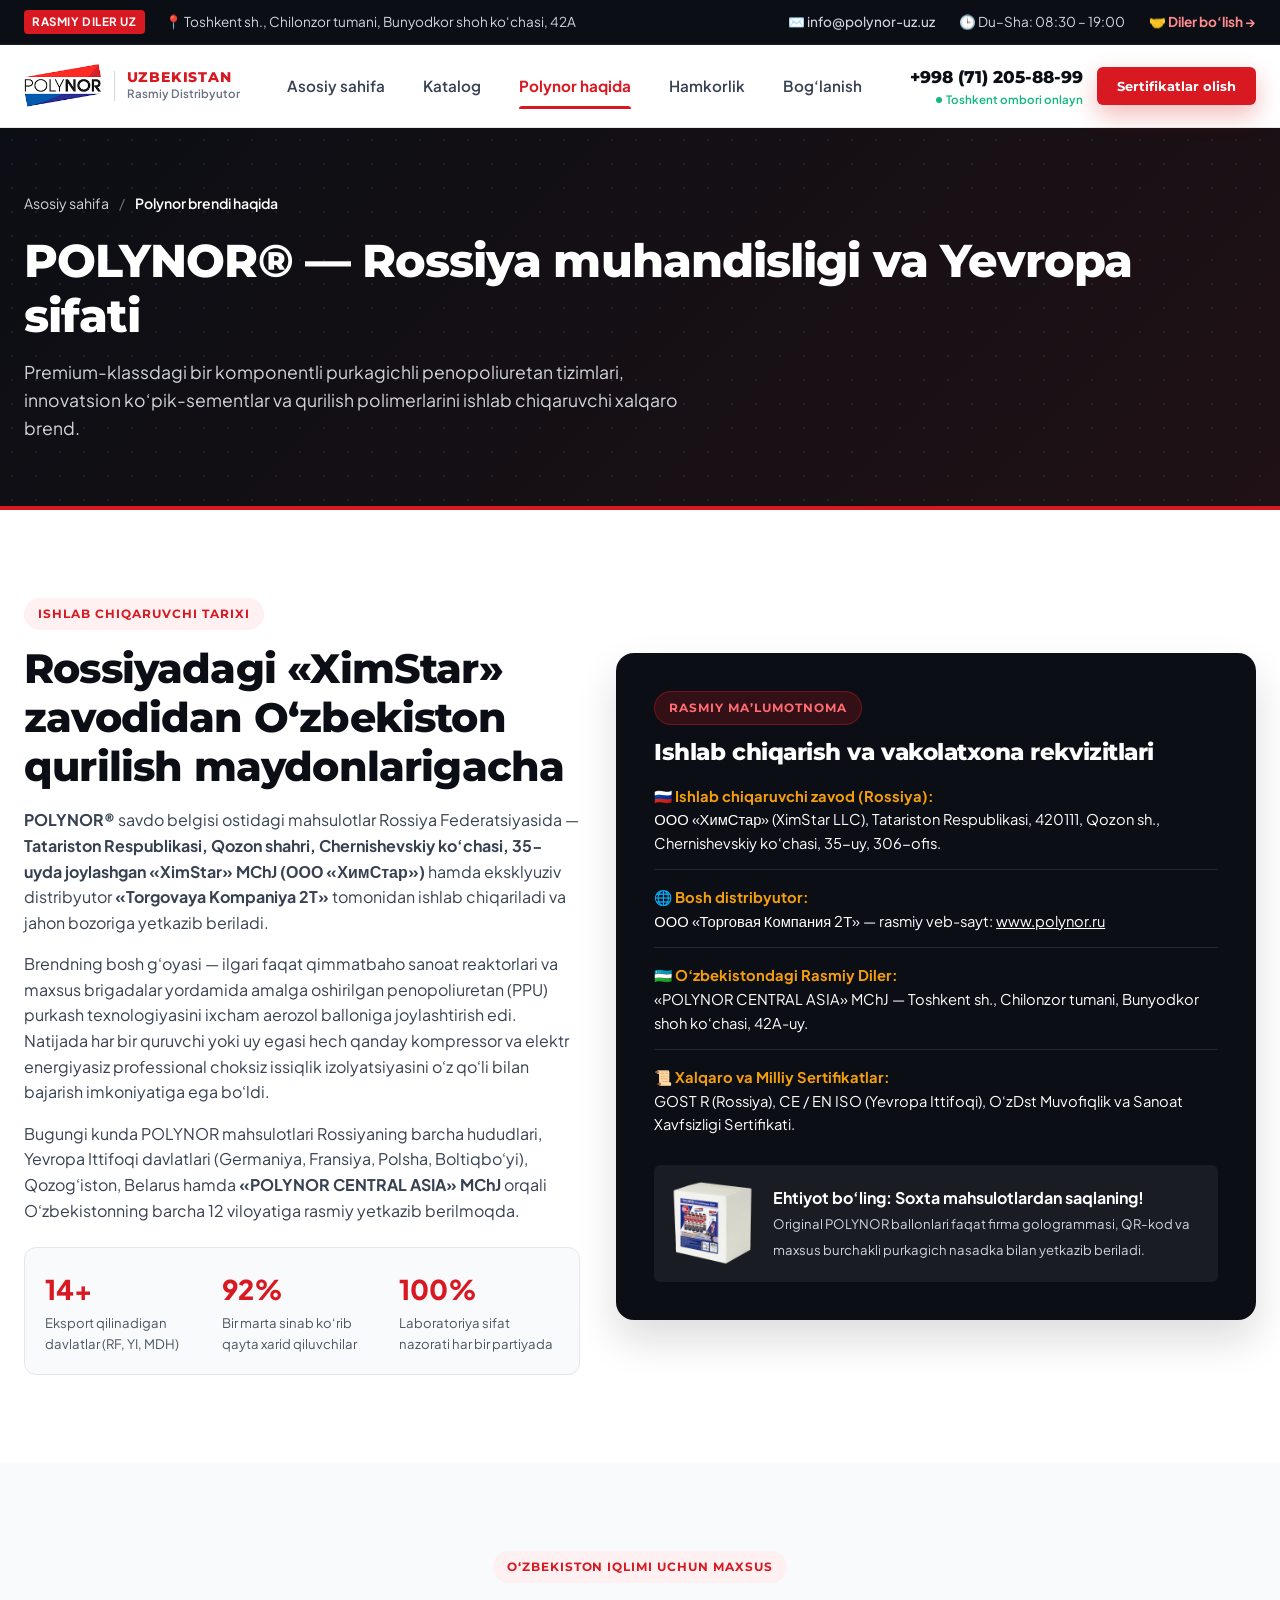
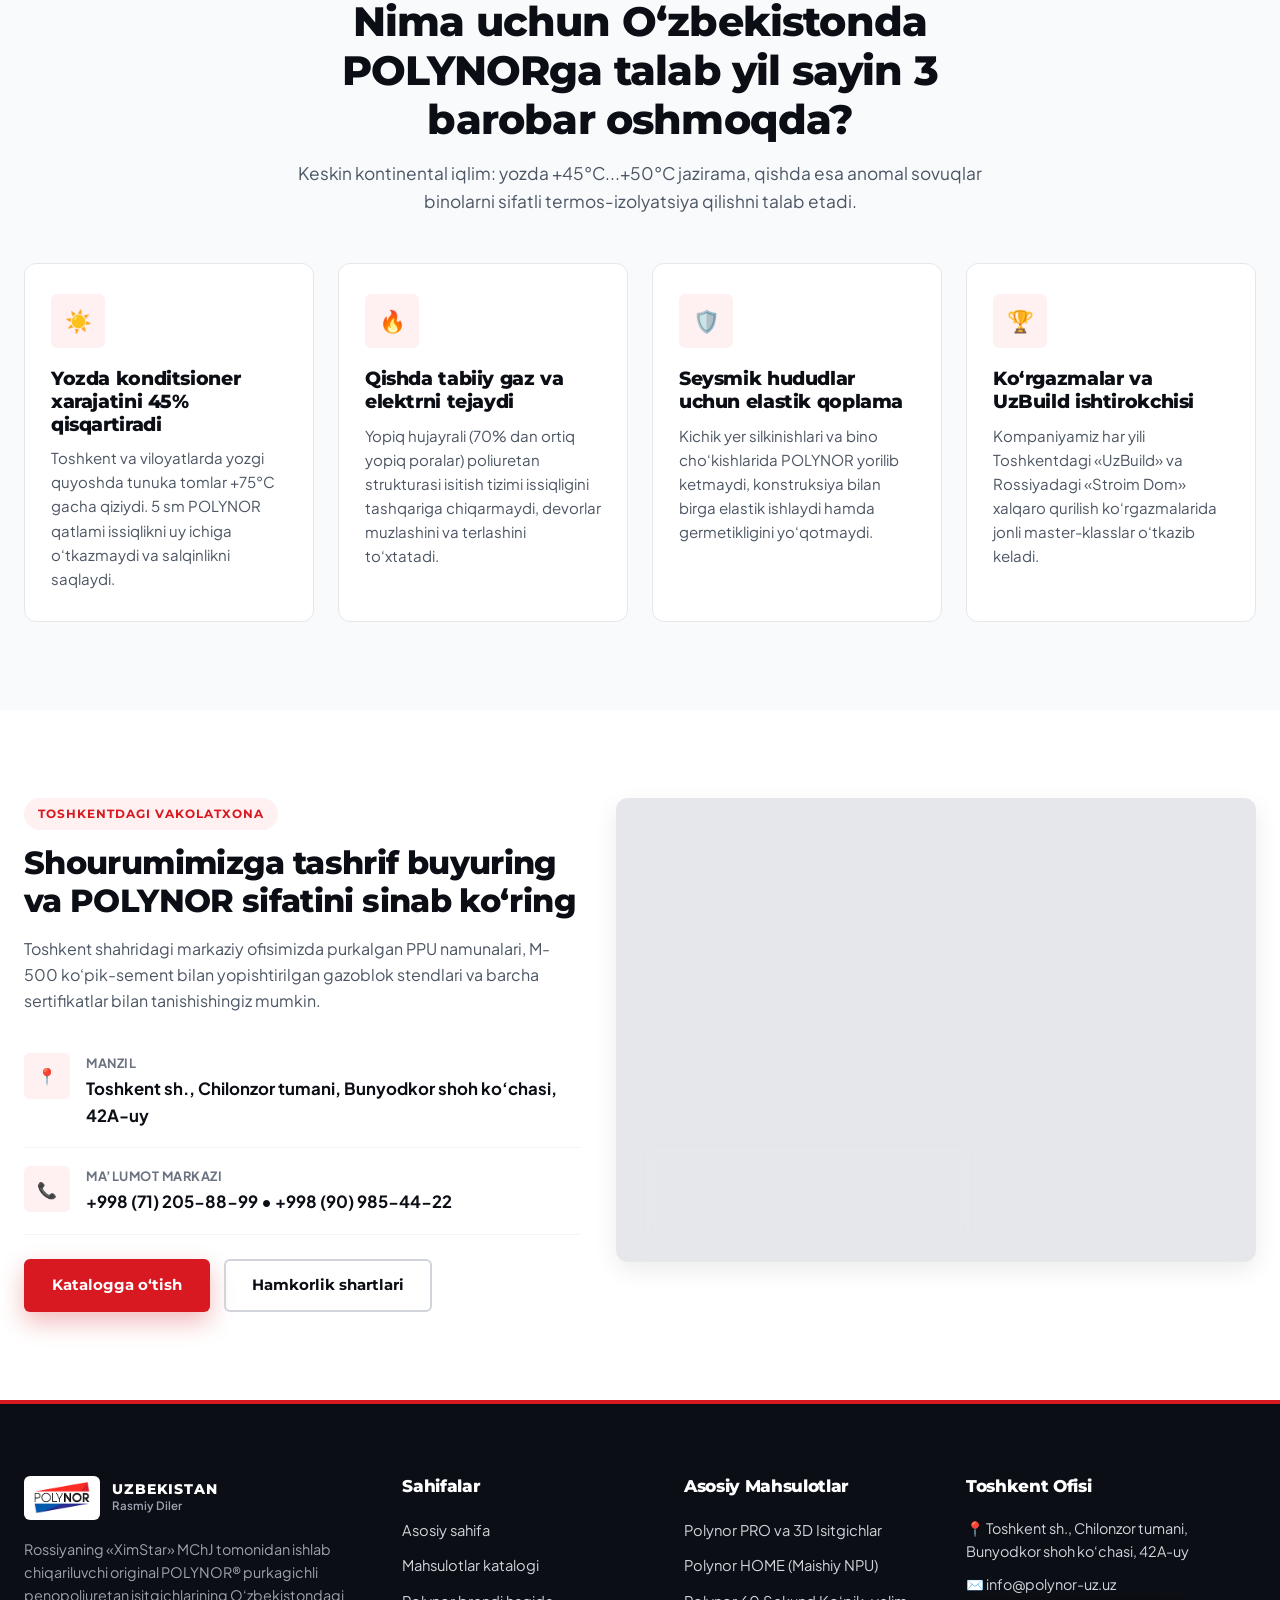
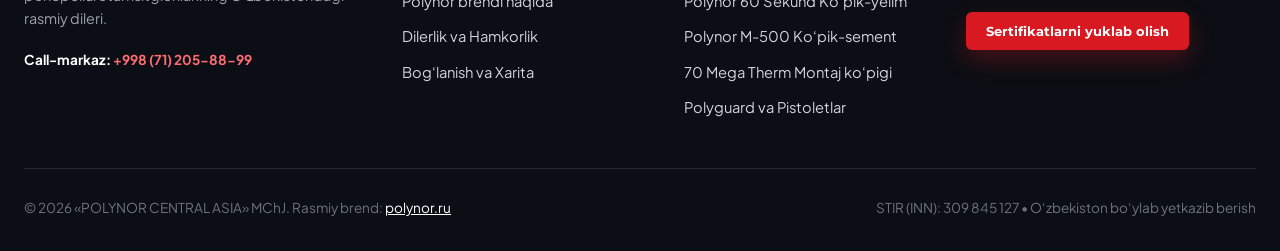
==== about.html @ f9812c46 "Initial commit: Polynor Uzbekistan official dealer website" ====
<!DOCTYPE html>
<html lang="uz">
<head>
  <meta charset="UTF-8">
  <meta name="viewport" content="width=device-width, initial-scale=1.0">
  <meta http-equiv="X-UA-Compatible" content="ie=edge">

  <!-- Primary SEO Meta Tags -->
  <title>Polynor Haqida — Rossiyaning «XimStar» Zavodi va O‘zbekistondagi Rasmiy Vakolatxonasi</title>
  <meta name="description" content="POLYNOR brendi tarixi, Tatariston Respublikasi (Qozon sh.) «XimStar» ishlab chiqarish zavodi, Yevropa Ittifoqi hamda RF sifat sertifikatlari va O‘zbekistondagi rasmiy dileri «POLYNOR CENTRAL ASIA» haqida.">
  <meta name="keywords" content="Polynor haqida, Polynor Rossiya zavodi, XimStar Qozon, Polynor sertifikatlar, Polynor Uzbekistan rasmiy diler, purkagichli penopoliuretan texnologiyasi">
  <meta name="robots" content="index, follow">
  <link rel="canonical" href="https://polynor.uz/about.html">

  <!-- Open Graph -->
  <meta property="og:type" content="article">
  <meta property="og:locale" content="uz_UZ">
  <meta property="og:title" content="POLYNOR® Brendi Haqida — Rossiya Ishlab Chiqarishi va O‘zbekistondagi Rasmiy Dileri">
  <meta property="og:description" content="Yevropa va MDH bozorida yetakchi bo‘lgan bir komponentli purkagichli poliuretan isitgichlar ishlab chiqaruvchisi haqida batafsil.">
  <meta property="og:image" content="assets/img/products/polynor-pro.png">
  <meta property="og:url" content="https://polynor.uz/about.html">

  <!-- Fonts & Styles -->
  <link rel="preconnect" href="https://fonts.googleapis.com">
  <link rel="preconnect" href="https://fonts.gstatic.com" crossorigin>
  <link href="https://fonts.googleapis.com/css2?family=Montserrat:wght@600;700;800;900&family=Plus+Jakarta+Sans:wght@400;500;600;700&display=swap" rel="stylesheet">
  <link rel="stylesheet" href="assets/css/style.css">

  <script type="application/ld+json">
  {
    "@context": "https://schema.org",
    "@type": "AboutPage",
    "name": "POLYNOR brendi va O‘zbekistondagi rasmiy dileri haqida",
    "url": "https://polynor.uz/about.html",
    "mainEntity": {
      "@type": "Organization",
      "name": "POLYNOR (OOO XimStar / Polynor Central Asia)",
      "foundingLocation": "Qozon, Tatariston Respublikasi, Rossiya",
      "areaServed": ["RU", "UZ", "KZ", "BY", "EU"]
    }
  }
  </script>
</head>
<body>

  <!-- Topbar -->
  <div class="topbar">
    <div class="container topbar__inner">
      <div class="topbar__left">
        <span class="topbar__badge">Rasmiy Diler UZ</span>
        <span class="topbar__info">📍 Toshkent sh., Chilonzor tumani, Bunyodkor shoh ko‘chasi, 42A</span>
      </div>
      <div class="topbar__right">
        <a href="mailto:info@polynor-uz.uz" class="topbar__link">✉️ info@polynor-uz.uz</a>
        <span class="topbar__info">🕒 Du–Sha: 08:30 – 19:00</span>
        <a href="partnership.html" class="topbar__link" style="color: #FF8A90; font-weight: 700;">🤝 Diler bo‘lish →</a>
      </div>
    </div>
  </div>

  <!-- Header -->
  <header class="header">
    <div class="container header__inner">
      <a href="index.html" class="logo" aria-label="POLYNOR Uzbekistan Bosh sahifa">
        <img src="assets/img/logo.png" alt="POLYNOR Original Logo" class="logo__img">
        <span class="logo__divider"></span>
        <div class="logo__region">
          <span class="logo__country">Uzbekistan</span>
          <span class="logo__sub">Rasmiy Distribyutor</span>
        </div>
      </a>

      <nav class="nav" id="mainNav" aria-label="Asosiy navigatsiya">
        <a href="index.html" class="nav__link">Asosiy sahifa</a>
        <a href="catalog.html" class="nav__link">Katalog</a>
        <a href="about.html" class="nav__link active">Polynor haqida</a>
        <a href="partnership.html" class="nav__link">Hamkorlik</a>
        <a href="contact.html" class="nav__link">Bog‘lanish</a>
      </nav>

      <div class="header__actions">
        <div class="header__phone">
          <a href="tel:+998712058899" class="header__phone-num">+998 (71) 205-88-99</a>
          <span class="header__phone-label">Toshkent ombori onlayn</span>
        </div>
        <button type="button" class="btn btn--primary btn--sm js-order-btn" data-product="Kompaniya sertifikatlari va taqdimoti so'rovi">
          Sertifikatlar olish
        </button>
        <button type="button" class="burger" id="burgerBtn" aria-label="Menyuni ochish" aria-expanded="false">
          <svg width="24" height="24" viewBox="0 0 24 24" fill="none" stroke="currentColor" stroke-width="2.2">
            <line x1="3" y1="6" x2="21" y2="6"></line>
            <line x1="3" y1="12" x2="21" y2="12"></line>
            <line x1="3" y1="18" x2="21" y2="18"></line>
          </svg>
        </button>
      </div>
    </div>
  </header>

  <main>
    <!-- PAGE HERO -->
    <section class="page-hero">
      <div class="container">
        <nav class="breadcrumbs" aria-label="Breadcrumb">
          <a href="index.html">Asosiy sahifa</a>
          <span class="breadcrumbs__sep">/</span>
          <span class="breadcrumbs__current">Polynor brendi haqida</span>
        </nav>
        <h1 class="page-hero__title">POLYNOR® — Rossiya muhandisligi va Yevropa sifati</h1>
        <p class="page-hero__desc">
          Premium-klassdagi bir komponentli purkagichli penopoliuretan tizimlari, innovatsion ko‘pik-sementlar va qurilish polimerlarini ishlab chiqaruvchi xalqaro brend.
        </p>
      </div>
    </section>

    <!-- BRAND STORY & PRODUCTION -->
    <section class="section section--white">
      <div class="container">
        <div class="contact-grid" style="align-items: center;">
          <div>
            <span class="section-tag">Ishlab chiqaruvchi tarixi</span>
            <h2 class="section-title">Rossiyadagi «XimStar» zavodidan O‘zbekiston qurilish maydonlarigacha</h2>
            <p style="color: var(--gray-700); margin-bottom: 16px;">
              <strong>POLYNOR®</strong> savdo belgisi ostidagi mahsulotlar Rossiya Federatsiyasida — <strong>Tatariston Respublikasi, Qozon shahri, Chernishevskiy ko‘chasi, 35-uyda joylashgan «XimStar» MChJ (ООО «ХимСтар»)</strong> hamda eksklyuziv distribyutor <strong>«Torgovaya Kompaniya 2T»</strong> tomonidan ishlab chiqariladi va jahon bozoriga yetkazib beriladi.
            </p>
            <p style="color: var(--gray-700); margin-bottom: 16px;">
              Brendning bosh g‘oyasi — ilgari faqat qimmatbaho sanoat reaktorlari va maxsus brigadalar yordamida amalga oshirilgan penopoliuretan (PPU) purkash texnologiyasini ixcham aerozol balloniga joylashtirish edi. Natijada har bir quruvchi yoki uy egasi hech qanday kompressor va elektr energiyasiz professional choksiz issiqlik izolyatsiyasini o‘z qo‘li bilan bajarish imkoniyatiga ega bo‘ldi.
            </p>
            <p style="color: var(--gray-700); margin-bottom: 24px;">
              Bugungi kunda POLYNOR mahsulotlari Rossiyaning barcha hududlari, Yevropa Ittifoqi davlatlari (Germaniya, Fransiya, Polsha, Boltiqbo‘yi), Qozog‘iston, Belarus hamda <strong>«POLYNOR CENTRAL ASIA» MChJ</strong> orqali O‘zbekistonning barcha 12 viloyatiga rasmiy yetkazib berilmoqda.
            </p>

            <div style="display: grid; grid-template-columns: repeat(3, 1fr); gap: 16px; padding: 20px; background: var(--gray-50); border-radius: var(--radius-md); border: 1px solid var(--gray-200);">
              <div>
                <div style="font-size: 1.7rem; font-weight: 900; color: var(--brand-red);">14+</div>
                <div style="font-size: 0.82rem; color: var(--gray-600);">Eksport qilinadigan davlatlar (RF, YI, MDH)</div>
              </div>
              <div>
                <div style="font-size: 1.7rem; font-weight: 900; color: var(--brand-red);">92%</div>
                <div style="font-size: 0.82rem; color: var(--gray-600);">Bir marta sinab ko‘rib qayta xarid qiluvchilar</div>
              </div>
              <div>
                <div style="font-size: 1.7rem; font-weight: 900; color: var(--brand-red);">100%</div>
                <div style="font-size: 0.82rem; color: var(--gray-600);">Laboratoriya sifat nazorati har bir partiyada</div>
              </div>
            </div>
          </div>

          <div style="background: var(--dark-900); color: #fff; padding: 38px; border-radius: var(--radius-lg); box-shadow: var(--shadow-lg);">
            <span class="section-tag section-tag--dark">Rasmiy Ma’lumotnoma</span>
            <h3 style="color: #fff; font-size: 1.45rem; margin-bottom: 18px;">Ishlab chiqarish va vakolatxona rekvizitlari</h3>
            <div style="display: flex; flex-direction: column; gap: 16px; font-size: 0.92rem;">
              <div style="padding-bottom: 14px; border-bottom: 1px solid rgba(255,255,255,0.1);">
                <div style="color: var(--brand-amber); font-weight: 700;">🇷🇺 Ishlab chiqaruvchi zavod (Rossiya):</div>
                <div>ООО «ХимСтар» (XimStar LLC), Tatariston Respublikasi, 420111, Qozon sh., Chernishevskiy ko‘chasi, 35-uy, 306-ofis.</div>
              </div>
              <div style="padding-bottom: 14px; border-bottom: 1px solid rgba(255,255,255,0.1);">
                <div style="color: var(--brand-amber); font-weight: 700;">🌐 Bosh distribyutor:</div>
                <div>ООО «Торговая Компания 2Т» — rasmiy veb-sayt: <a href="https://www.polynor.ru/ru" target="_blank" rel="noopener" style="text-decoration: underline;">www.polynor.ru</a></div>
              </div>
              <div style="padding-bottom: 14px; border-bottom: 1px solid rgba(255,255,255,0.1);">
                <div style="color: var(--brand-amber); font-weight: 700;">🇺🇿 O‘zbekistondagi Rasmiy Diler:</div>
                <div>«POLYNOR CENTRAL ASIA» MChJ — Toshkent sh., Chilonzor tumani, Bunyodkor shoh ko‘chasi, 42A-uy.</div>
              </div>
              <div>
                <div style="color: var(--brand-amber); font-weight: 700;">📜 Xalqaro va Milliy Sertifikatlar:</div>
                <div>GOST R (Rossiya), CE / EN ISO (Yevropa Ittifoqi), O‘zDst Muvofiqlik va Sanoat Xavfsizligi Sertifikati.</div>
              </div>
            </div>

            <div style="margin-top: 28px; display: flex; align-items: center; gap: 18px; background: rgba(255,255,255,0.06); padding: 16px; border-radius: var(--radius-sm);">
              <img src="assets/img/products/kit-roof.png" alt="Polynor Komplekt" style="height: 85px; width: auto;">
              <div>
                <strong style="display: block; color: #fff;">Ehtiyot bo‘ling: Soxta mahsulotlardan saqlaning!</strong>
                <span style="font-size: 0.82rem; color: #d1d5db;">Original POLYNOR ballonlari faqat firma gologrammasi, QR-kod va maxsus burchakli purkagich nasadka bilan yetkazib beriladi.</span>
              </div>
            </div>
          </div>
        </div>
      </div>
    </section>

    <!-- WHY UZBEKISTAN BUILDERS CHOOSE POLYNOR -->
    <section class="section">
      <div class="container">
        <div class="section-header section-header--center">
          <span class="section-tag">O‘zbekiston Iqlimi Uchun Maxsus</span>
          <h2 class="section-title">Nima uchun O‘zbekistonda POLYNORga talab yil sayin 3 barobar oshmoqda?</h2>
          <p class="section-desc">Keskin kontinental iqlim: yozda +45°C...+50°C jazirama, qishda esa anomal sovuqlar binolarni sifatli termos-izolyatsiya qilishni talab etadi.</p>
        </div>

        <div class="advantages-grid">
          <div class="adv-card">
            <div class="adv-card__icon">☀️</div>
            <h3 class="adv-card__title">Yozda konditsioner xarajatini 45% qisqartiradi</h3>
            <p class="adv-card__text">Toshkent va viloyatlarda yozgi quyoshda tunuka tomlar +75°C gacha qiziydi. 5 sm POLYNOR qatlami issiqlikni uy ichiga o‘tkazmaydi va salqinlikni saqlaydi.</p>
          </div>
          <div class="adv-card">
            <div class="adv-card__icon">🔥</div>
            <h3 class="adv-card__title">Qishda tabiiy gaz va elektrni tejaydi</h3>
            <p class="adv-card__text">Yopiq hujayrali (70% dan ortiq yopiq poralar) poliuretan strukturasi isitish tizimi issiqligini tashqariga chiqarmaydi, devorlar muzlashini va terlashini to‘xtatadi.</p>
          </div>
          <div class="adv-card">
            <div class="adv-card__icon">🛡️</div>
            <h3 class="adv-card__title">Seysmik hududlar uchun elastik qoplama</h3>
            <p class="adv-card__text">Kichik yer silkinishlari va bino cho‘kishlarida POLYNOR yorilib ketmaydi, konstruksiya bilan birga elastik ishlaydi hamda germetikligini yo‘qotmaydi.</p>
          </div>
          <div class="adv-card">
            <div class="adv-card__icon">🏆</div>
            <h3 class="adv-card__title">Ko‘rgazmalar va UzBuild ishtirokchisi</h3>
            <p class="adv-card__text">Kompaniyamiz har yili Toshkentdagi «UzBuild» va Rossiyadagi «Stroim Dom» xalqaro qurilish ko‘rgazmalarida jonli master-klasslar o‘tkazib keladi.</p>
          </div>
        </div>
      </div>
    </section>

    <!-- TASHKENT OFFICE & WAREHOUSE IFRAME MAP -->
    <section class="section section--white">
      <div class="container">
        <div class="contact-grid">
          <div>
            <span class="section-tag">Toshkentdagi Vakolatxona</span>
            <h2 class="section-title" style="font-size: 2rem;">Shourumimizga tashrif buyuring va POLYNOR sifatini sinab ko‘ring</h2>
            <p style="color: var(--gray-600); margin-bottom: 22px;">
              Toshkent shahridagi markaziy ofisimizda purkalgan PPU namunalari, M-500 ko‘pik-sement bilan yopishtirilgan gazoblok stendlari va barcha sertifikatlar bilan tanishishingiz mumkin.
            </p>
            <div class="contact-item">
              <div class="contact-item__icon">📍</div>
              <div>
                <div class="contact-item__label">Manzil</div>
                <div class="contact-item__val">Toshkent sh., Chilonzor tumani, Bunyodkor shoh ko‘chasi, 42A-uy</div>
              </div>
            </div>
            <div class="contact-item">
              <div class="contact-item__icon">📞</div>
              <div>
                <div class="contact-item__label">Ma’lumot markazi</div>
                <div class="contact-item__val"><a href="tel:+998712058899">+998 (71) 205-88-99</a> &bull; <a href="tel:+998909854422">+998 (90) 985-44-22</a></div>
              </div>
            </div>
            <div style="margin-top: 24px; display: flex; gap: 14px; flex-wrap: wrap;">
              <a href="catalog.html" class="btn btn--primary">Katalogga o‘tish</a>
              <a href="partnership.html" class="btn btn--outline">Hamkorlik shartlari</a>
            </div>
          </div>

          <div class="map-frame-wrap">
            <iframe 
              title="Polynor Uzbekistan Rasmiy Ofisi Toshkent Xaritasi"
              src="https://www.google.com/maps/embed?pb=!1m18!1m12!1m3!1d47966.66316873688!2d69.1856414!3d41.2857977!2m3!1f0!2f0!3f0!3m2!1i1024!2i768!4f13.1!3m3!1m2!1s0x38ae8ba578f4f58d%3A0xd7a2ecf23413b7a0!2sChilanzar%20District%2C%20Tashkent%2C%20Uzbekistan!5e0!3m2!1sen!2suz!4v1710000000000!5m2!1sen!2suz" 
              allowfullscreen="" 
              loading="lazy" 
              referrerpolicy="no-referrer-when-downgrade">
            </iframe>
            <div class="map-overlay-card">
              <h4>POLYNOR Central Asia Bosh Ofisi</h4>
              <p>Toshkent sh., Chilonzor tumani, Bunyodkor shoh ko‘chasi, 42A</p>
            </div>
          </div>
        </div>
      </div>
    </section>
  </main>

  <!-- FOOTER -->
  <footer class="footer">
    <div class="container">
      <div class="footer__grid">
        <div>
          <a href="index.html" class="logo" style="margin-bottom: 18px;">
            <img src="assets/img/logo.png" alt="POLYNOR Logo" class="logo__img" style="background: #fff; padding: 6px 10px; border-radius: 6px;">
            <div class="logo__region">
              <span class="logo__country" style="color: #fff;">Uzbekistan</span>
              <span class="logo__sub" style="color: #9ca3af;">Rasmiy Diler</span>
            </div>
          </a>
          <p style="font-size: 0.9rem; color: #9ca3af; margin-bottom: 18px;">
            Rossiyaning «XimStar» MChJ tomonidan ishlab chiqariluvchi original POLYNOR® purkagichli penopoliuretan isitgichlarining O‘zbekistondagi rasmiy dileri.
          </p>
          <div style="font-size: 0.85rem; color: #fff; font-weight: 700;">
            Call-markaz: <a href="tel:+998712058899" style="color: #FF6B72;">+998 (71) 205-88-99</a>
          </div>
        </div>

        <div>
          <h4 class="footer__title">Sahifalar</h4>
          <ul class="footer__links">
            <li><a href="index.html">Asosiy sahifa</a></li>
            <li><a href="catalog.html">Mahsulotlar katalogi</a></li>
            <li><a href="about.html">Polynor brendi haqida</a></li>
            <li><a href="partnership.html">Dilerlik va Hamkorlik</a></li>
            <li><a href="contact.html">Bog‘lanish va Xarita</a></li>
          </ul>
        </div>

        <div>
          <h4 class="footer__title">Asosiy Mahsulotlar</h4>
          <ul class="footer__links">
            <li><a href="catalog.html?cat=insulation">Polynor PRO va 3D Isitgichlar</a></li>
            <li><a href="catalog.html?cat=insulation">Polynor HOME (Maishiy NPU)</a></li>
            <li><a href="catalog.html?cat=adhesives">Polynor 60 Sekund Ko‘pik-yelim</a></li>
            <li><a href="catalog.html?cat=adhesives">Polynor M-500 Ko‘pik-sement</a></li>
            <li><a href="catalog.html?cat=foams">70 Mega Therm Montaj ko‘pigi</a></li>
            <li><a href="catalog.html?cat=accessories">Polyguard va Pistoletlar</a></li>
          </ul>
        </div>

        <div>
          <h4 class="footer__title">Toshkent Ofisi</h4>
          <p style="font-size: 0.9rem; margin-bottom: 10px;">
            📍 Toshkent sh., Chilonzor tumani, Bunyodkor shoh ko‘chasi, 42A-uy
          </p>
          <p style="font-size: 0.9rem; margin-bottom: 16px;">
            ✉️ <a href="mailto:info@polynor-uz.uz">info@polynor-uz.uz</a>
          </p>
          <button type="button" class="btn btn--primary btn--sm js-order-btn" data-product="Sertifikatlar va ulgurji prays-list">
            Sertifikatlarni yuklab olish
          </button>
        </div>
      </div>

      <div class="footer__bottom">
        <div>&copy; 2026 «POLYNOR CENTRAL ASIA» MChJ. Rasmiy brend: <a href="https://www.polynor.ru/ru" target="_blank" rel="noopener" style="color: #fff; text-decoration: underline;">polynor.ru</a></div>
        <div>STIR (INN): 309 845 127 • O‘zbekiston bo‘ylab yetkazib berish</div>
      </div>
    </div>
  </footer>

  <!-- ORDER MODAL -->
  <div class="modal-backdrop" id="orderModal" role="dialog" aria-modal="true" aria-labelledby="modalHeading">
    <div class="modal">
      <button type="button" class="modal__close" id="modalCloseBtn" aria-label="Yopish">&times;</button>
      <span class="section-tag">Sertifikat va Ma’lumot</span>
      <h3 id="modalHeading" style="font-size: 1.4rem; margin-bottom: 6px;">Rasmiy vakolatxona bilan bog‘lanish</h3>
      <p id="modalProductTitle" style="font-size: 0.9rem; color: var(--brand-red); font-weight: 700; margin-bottom: 18px;">
        Kompaniya sertifikatlari va taqdimoti
      </p>

      <form class="js-lead-form">
        <input type="hidden" name="product" id="modalProductInput" value="">
        <div class="form-group">
          <label class="form-label" for="modalName">Ismingiz yoki tashkilot nomi *</label>
          <input type="text" id="modalName" class="form-control" placeholder="Masalan: Jamshid / Baraka Stroy" required>
        </div>
        <div class="form-group">
          <label class="form-label" for="modalPhone">Telefon raqamingiz *</label>
          <input type="tel" id="modalPhone" class="form-control" placeholder="+998 (90) 123-45-67" required>
        </div>
        <div class="form-group">
          <label class="form-label" for="modalRegion">Telegram yoki Email manzilingiz</label>
          <input type="text" id="modalRegion" class="form-control" placeholder="PDF sertifikatlarni yuborish uchun">
        </div>
        <button type="submit" class="btn btn--primary btn--full">Yuborish</button>
      </form>
    </div>
  </div>

  <script src="assets/js/main.js"></script>
</body>
</html>
---- assets/css/style.css ----
/* ==========================================================================
   POLYNOR UZBEKISTAN — OFFICIAL DEALER STYLESHEET
   Brand-aligned Industrial Modern Design (Polynor Red #D81921, Charcoal #111418)
   ========================================================================== */

:root {
  --brand-red: #D81921;
  --brand-red-dark: #B01017;
  --brand-red-light: #FFF0F1;
  --brand-amber: #F59E0B;
  --brand-cream: #FEF3C7;
  
  --dark-900: #0B0E14;
  --dark-800: #141821;
  --dark-700: #1E2430;
  --dark-600: #2D3545;
  
  --gray-900: #111827;
  --gray-700: #374151;
  --gray-600: #4B5563;
  --gray-500: #6B7280;
  --gray-300: #D1D5DB;
  --gray-200: #E5E7EB;
  --gray-100: #F3F4F6;
  --gray-50: #F8FAFC;
  --white: #FFFFFF;

  --radius-sm: 6px;
  --radius-md: 12px;
  --radius-lg: 18px;
  --radius-xl: 24px;

  --shadow-sm: 0 2px 8px rgba(11, 14, 20, 0.05);
  --shadow-md: 0 8px 24px rgba(11, 14, 20, 0.08);
  --shadow-lg: 0 20px 40px rgba(11, 14, 20, 0.14);
  --shadow-red: 0 10px 25px rgba(216, 25, 33, 0.3);

  --transition: all 0.28s cubic-bezier(0.16, 1, 0.3, 1);
  --container: 1280px;
}

*, *::before, *::after {
  box-sizing: border-box;
  margin: 0;
  padding: 0;
}

html {
  scroll-behavior: smooth;
  font-size: 16px;
}

body {
  font-family: 'Plus Jakarta Sans', 'Inter', -apple-system, BlinkMacSystemFont, sans-serif;
  color: var(--gray-900);
  background-color: var(--gray-50);
  line-height: 1.6;
  overflow-x: hidden;
  -webkit-font-smoothing: antialiased;
}

h1, h2, h3, h4, h5, h6 {
  font-family: 'Montserrat', 'Plus Jakarta Sans', sans-serif;
  font-weight: 800;
  line-height: 1.2;
  letter-spacing: -0.02em;
  color: var(--dark-900);
}

a {
  color: inherit;
  text-decoration: none;
  transition: var(--transition);
}

ul {
  list-style: none;
}

img {
  max-width: 100%;
  height: auto;
  display: block;
}

button, input, select, textarea {
  font-family: inherit;
  font-size: inherit;
}

.container {
  max-width: var(--container);
  margin: 0 auto;
  padding: 0 24px;
}

/* ==========================================================================
   TOP BAR & HEADER
   ========================================================================== */
.topbar {
  background: var(--dark-900);
  color: var(--gray-300);
  font-size: 0.85rem;
  padding: 10px 0;
  border-bottom: 1px solid rgba(255, 255, 255, 0.08);
}

.topbar__inner {
  display: flex;
  justify-content: space-between;
  align-items: center;
  flex-wrap: wrap;
  gap: 12px;
}

.topbar__left {
  display: flex;
  align-items: center;
  gap: 20px;
}

.topbar__badge {
  background: var(--brand-red);
  color: var(--white);
  font-weight: 700;
  font-size: 0.72rem;
  text-transform: uppercase;
  padding: 3px 8px;
  border-radius: 4px;
  letter-spacing: 0.05em;
}

.topbar__info {
  display: flex;
  align-items: center;
  gap: 6px;
}

.topbar__right {
  display: flex;
  align-items: center;
  gap: 24px;
}

.topbar__link {
  display: inline-flex;
  align-items: center;
  gap: 6px;
  color: var(--gray-300);
  font-weight: 500;
}

.topbar__link:hover {
  color: var(--white);
}

.header {
  position: sticky;
  top: 0;
  z-index: 1000;
  background: rgba(255, 255, 255, 0.95);
  backdrop-filter: blur(12px);
  border-bottom: 1px solid var(--gray-200);
  transition: var(--transition);
}

.header.scrolled {
  box-shadow: var(--shadow-md);
}

.header__inner {
  display: flex;
  align-items: center;
  justify-content: space-between;
  height: 82px;
  gap: 24px;
}

.logo {
  display: flex;
  align-items: center;
  gap: 12px;
}

.logo__img {
  height: 44px;
  width: auto;
  object-fit: contain;
}

.logo__divider {
  width: 1px;
  height: 30px;
  background: var(--gray-300);
}

.logo__region {
  display: flex;
  flex-direction: column;
}

.logo__country {
  font-family: 'Montserrat', sans-serif;
  font-weight: 800;
  font-size: 0.85rem;
  color: var(--brand-red);
  letter-spacing: 0.06em;
  text-transform: uppercase;
  line-height: 1.1;
}

.logo__sub {
  font-size: 0.72rem;
  color: var(--gray-500);
  font-weight: 600;
}

.nav {
  display: flex;
  align-items: center;
  gap: 6px;
}

.nav__link {
  padding: 10px 16px;
  font-weight: 600;
  font-size: 0.95rem;
  color: var(--gray-700);
  border-radius: var(--radius-sm);
  position: relative;
}

.nav__link:hover {
  color: var(--brand-red);
  background: var(--brand-red-light);
}

.nav__link.active {
  color: var(--brand-red);
  font-weight: 700;
}

.nav__link.active::after {
  content: '';
  position: absolute;
  bottom: 0;
  left: 16px;
  right: 16px;
  height: 3px;
  background: var(--brand-red);
  border-radius: 3px 3px 0 0;
}

.header__actions {
  display: flex;
  align-items: center;
  gap: 14px;
}

.header__phone {
  display: flex;
  flex-direction: column;
  text-align: right;
}

.header__phone-num {
  font-family: 'Montserrat', sans-serif;
  font-weight: 800;
  font-size: 1.05rem;
  color: var(--dark-900);
}

.header__phone-num:hover {
  color: var(--brand-red);
}

.header__phone-label {
  font-size: 0.72rem;
  color: #10B981;
  font-weight: 600;
  display: flex;
  align-items: center;
  justify-content: flex-end;
  gap: 4px;
}

.header__phone-label::before {
  content: '';
  width: 6px;
  height: 6px;
  background: #10B981;
  border-radius: 50%;
  display: inline-block;
}

.burger {
  display: none;
  background: none;
  border: 1px solid var(--gray-200);
  border-radius: var(--radius-sm);
  padding: 10px;
  cursor: pointer;
  color: var(--dark-900);
}

/* ==========================================================================
   BUTTONS & BADGES
   ========================================================================== */
.btn {
  display: inline-flex;
  align-items: center;
  justify-content: center;
  gap: 10px;
  padding: 13px 26px;
  font-family: 'Montserrat', sans-serif;
  font-weight: 700;
  font-size: 0.92rem;
  border-radius: var(--radius-sm);
  border: 2px solid transparent;
  cursor: pointer;
  transition: var(--transition);
  text-align: center;
  white-space: nowrap;
}

.btn--primary {
  background: var(--brand-red);
  color: var(--white);
  box-shadow: var(--shadow-red);
}

.btn--primary:hover {
  background: var(--brand-red-dark);
  transform: translateY(-2px);
  box-shadow: 0 14px 28px rgba(216, 25, 33, 0.4);
}

.btn--dark {
  background: var(--dark-900);
  color: var(--white);
}

.btn--dark:hover {
  background: var(--dark-700);
  transform: translateY(-2px);
}

.btn--outline {
  background: transparent;
  border-color: var(--gray-300);
  color: var(--dark-900);
}

.btn--outline:hover {
  border-color: var(--brand-red);
  color: var(--brand-red);
  background: var(--brand-red-light);
}

.btn--outline-white {
  background: rgba(255, 255, 255, 0.08);
  border-color: rgba(255, 255, 255, 0.3);
  color: var(--white);
  backdrop-filter: blur(6px);
}

.btn--outline-white:hover {
  background: var(--white);
  color: var(--dark-900);
  border-color: var(--white);
}

.btn--sm {
  padding: 9px 18px;
  font-size: 0.84rem;
}

.btn--lg {
  padding: 16px 34px;
  font-size: 1rem;
}

.btn--full {
  width: 100%;
}

.section-tag {
  display: inline-flex;
  align-items: center;
  gap: 8px;
  padding: 6px 14px;
  background: var(--brand-red-light);
  color: var(--brand-red);
  font-family: 'Montserrat', sans-serif;
  font-weight: 700;
  font-size: 0.78rem;
  text-transform: uppercase;
  letter-spacing: 0.08em;
  border-radius: 99px;
  margin-bottom: 14px;
}

.section-tag--dark {
  background: rgba(216, 25, 33, 0.2);
  color: #FF6B72;
  border: 1px solid rgba(216, 25, 33, 0.4);
}

.section-header {
  max-width: 720px;
  margin-bottom: 48px;
}

.section-header--center {
  margin-left: auto;
  margin-right: auto;
  text-align: center;
}

.section-title {
  font-size: clamp(1.85rem, 3.2vw, 2.65rem);
  margin-bottom: 16px;
}

.section-desc {
  font-size: 1.08rem;
  color: var(--gray-600);
}

/* ==========================================================================
   HERO SECTION (INDUSTRIAL POLYNOR STYLE WITH MODERN UPGRADE)
   ========================================================================== */
.hero {
  position: relative;
  background: radial-gradient(circle at 80% 20%, #2B1216 0%, var(--dark-900) 55%, #07090D 100%);
  color: var(--white);
  padding: 84px 0 96px;
  overflow: hidden;
}

.hero::before {
  content: '';
  position: absolute;
  inset: 0;
  background-image: 
    linear-gradient(rgba(255, 255, 255, 0.03) 1px, transparent 1px),
    linear-gradient(90deg, rgba(255, 255, 255, 0.03) 1px, transparent 1px);
  background-size: 48px 48px;
  pointer-events: none;
}

.hero__glow {
  position: absolute;
  width: 560px;
  height: 560px;
  background: radial-gradient(circle, rgba(216, 25, 33, 0.28) 0%, transparent 70%);
  top: -120px;
  right: -100px;
  pointer-events: none;
}

.hero__grid {
  position: relative;
  z-index: 2;
  display: grid;
  grid-template-columns: 1.15fr 0.85fr;
  gap: 56px;
  align-items: center;
}

.hero__title {
  color: var(--white);
  font-size: clamp(2.25rem, 4.2vw, 3.6rem);
  line-height: 1.12;
  margin-bottom: 22px;
}

.hero__title span {
  color: var(--brand-red);
  display: inline-block;
}

.hero__subtitle {
  font-size: 1.14rem;
  color: var(--gray-300);
  margin-bottom: 34px;
  max-width: 600px;
}

.hero__actions {
  display: flex;
  flex-wrap: wrap;
  gap: 16px;
  margin-bottom: 44px;
}

.hero__metrics {
  display: grid;
  grid-template-columns: repeat(3, 1fr);
  gap: 20px;
  padding-top: 28px;
  border-top: 1px solid rgba(255, 255, 255, 0.12);
}

.hero__metric-val {
  font-family: 'Montserrat', sans-serif;
  font-size: 1.75rem;
  font-weight: 800;
  color: var(--white);
  display: flex;
  align-items: baseline;
  gap: 4px;
}

.hero__metric-val small {
  color: var(--brand-red);
  font-size: 1rem;
}

.hero__metric-label {
  font-size: 0.84rem;
  color: var(--gray-300);
  margin-top: 4px;
}

.hero__showcase {
  position: relative;
  background: linear-gradient(145deg, rgba(255,255,255,0.08) 0%, rgba(255,255,255,0.02) 100%);
  border: 1px solid rgba(255, 255, 255, 0.14);
  border-radius: var(--radius-xl);
  padding: 36px;
  backdrop-filter: blur(16px);
  box-shadow: 0 30px 60px rgba(0, 0, 0, 0.45);
}

.hero__showcase-badge {
  position: absolute;
  top: 24px;
  right: 24px;
  background: var(--brand-red);
  color: var(--white);
  padding: 10px 16px;
  border-radius: var(--radius-md);
  font-weight: 800;
  font-size: 0.82rem;
  text-transform: uppercase;
  box-shadow: var(--shadow-red);
  z-index: 3;
}

.hero__product-stage {
  display: flex;
  justify-content: center;
  align-items: center;
  min-height: 340px;
  position: relative;
}

.hero__product-img {
  max-height: 350px;
  width: auto;
  filter: drop-shadow(0 24px 32px rgba(0, 0, 0, 0.65));
  transition: transform 0.5s ease;
}

.hero__showcase:hover .hero__product-img {
  transform: scale(1.05) rotate(-2deg);
}

.hero__specs-bar {
  display: grid;
  grid-template-columns: repeat(3, 1fr);
  gap: 12px;
  margin-top: 24px;
  background: rgba(11, 14, 20, 0.75);
  padding: 16px;
  border-radius: var(--radius-md);
  border: 1px solid rgba(255, 255, 255, 0.08);
}

.hero__spec-item {
  text-align: center;
}

.hero__spec-item strong {
  display: block;
  font-size: 0.95rem;
  color: var(--brand-amber);
}

.hero__spec-item span {
  font-size: 0.75rem;
  color: var(--gray-300);
}

/* ==========================================================================
   PAGE HERO (BREADCRUMB HEADER FOR SUBPAGES)
   ========================================================================== */
.page-hero {
  background: linear-gradient(135deg, var(--dark-900) 0%, #1F1115 100%);
  color: var(--white);
  padding: 64px 0;
  position: relative;
  overflow: hidden;
  border-bottom: 4px solid var(--brand-red);
}

.page-hero::before {
  content: '';
  position: absolute;
  inset: 0;
  background-image: radial-gradient(rgba(255, 255, 255, 0.07) 1px, transparent 1px);
  background-size: 24px 24px;
  pointer-events: none;
}

.breadcrumbs {
  display: flex;
  align-items: center;
  gap: 10px;
  font-size: 0.88rem;
  color: var(--gray-300);
  margin-bottom: 18px;
  position: relative;
  z-index: 2;
}

.breadcrumbs a:hover {
  color: var(--brand-red);
}

.breadcrumbs__sep {
  color: var(--gray-500);
}

.breadcrumbs__current {
  color: var(--white);
  font-weight: 600;
}

.page-hero__title {
  color: var(--white);
  font-size: clamp(2rem, 3.6vw, 3rem);
  margin-bottom: 14px;
  position: relative;
  z-index: 2;
}

.page-hero__desc {
  color: var(--gray-300);
  font-size: 1.1rem;
  max-width: 680px;
  position: relative;
  z-index: 2;
}

/* ==========================================================================
   SECTIONS & ADVANTAGES GRID
   ========================================================================== */
.section {
  padding: 88px 0;
}

.section--white {
  background: var(--white);
}

.section--dark {
  background: var(--dark-900);
  color: var(--white);
}

.section--dark .section-title {
  color: var(--white);
}

.section--dark .section-desc {
  color: var(--gray-300);
}

.advantages-grid {
  display: grid;
  grid-template-columns: repeat(auto-fit, minmax(280px, 1fr));
  gap: 24px;
}

.adv-card {
  background: var(--white);
  border: 1px solid var(--gray-200);
  border-radius: var(--radius-md);
  padding: 30px 26px;
  transition: var(--transition);
  position: relative;
  overflow: hidden;
}

.adv-card::before {
  content: '';
  position: absolute;
  top: 0;
  left: 0;
  width: 4px;
  height: 0;
  background: var(--brand-red);
  transition: var(--transition);
}

.adv-card:hover {
  transform: translateY(-6px);
  box-shadow: var(--shadow-lg);
  border-color: rgba(216, 25, 33, 0.25);
}

.adv-card:hover::before {
  height: 100%;
}

.adv-card__icon {
  width: 54px;
  height: 54px;
  border-radius: var(--radius-sm);
  background: var(--brand-red-light);
  color: var(--brand-red);
  display: flex;
  align-items: center;
  justify-content: center;
  margin-bottom: 20px;
  font-weight: 800;
  font-size: 1.35rem;
}

.adv-card__title {
  font-size: 1.18rem;
  margin-bottom: 10px;
}

.adv-card__text {
  font-size: 0.94rem;
  color: var(--gray-600);
}

/* ==========================================================================
   PRODUCT CATALOG CARDS & FILTERS
   ========================================================================== */
.catalog-controls {
  display: flex;
  justify-content: space-between;
  align-items: center;
  flex-wrap: wrap;
  gap: 20px;
  margin-bottom: 36px;
  background: var(--white);
  padding: 18px 24px;
  border-radius: var(--radius-md);
  border: 1px solid var(--gray-200);
  box-shadow: var(--shadow-sm);
}

.filter-tabs {
  display: flex;
  flex-wrap: wrap;
  gap: 8px;
}

.filter-btn {
  padding: 10px 18px;
  border-radius: var(--radius-sm);
  border: 1px solid var(--gray-200);
  background: var(--gray-50);
  color: var(--gray-700);
  font-weight: 600;
  font-size: 0.9rem;
  cursor: pointer;
  transition: var(--transition);
}

.filter-btn:hover {
  border-color: var(--brand-red);
  color: var(--brand-red);
}

.filter-btn.active {
  background: var(--brand-red);
  color: var(--white);
  border-color: var(--brand-red);
  box-shadow: var(--shadow-red);
}

.catalog-search {
  position: relative;
  min-width: 280px;
  flex: 1;
  max-width: 360px;
}

.catalog-search__input {
  width: 100%;
  padding: 11px 16px 11px 42px;
  border: 1px solid var(--gray-300);
  border-radius: var(--radius-sm);
  outline: none;
  transition: var(--transition);
}

.catalog-search__input:focus {
  border-color: var(--brand-red);
  box-shadow: 0 0 0 3px rgba(216, 25, 33, 0.12);
}

.catalog-search__icon {
  position: absolute;
  left: 14px;
  top: 50%;
  transform: translateY(-50%);
  color: var(--gray-500);
}

.products-grid {
  display: grid;
  grid-template-columns: repeat(auto-fill, minmax(290px, 1fr));
  gap: 28px;
}

.product-card {
  background: var(--white);
  border: 1px solid var(--gray-200);
  border-radius: var(--radius-md);
  display: flex;
  flex-direction: column;
  transition: var(--transition);
  position: relative;
  overflow: hidden;
}

.product-card:hover {
  transform: translateY(-6px);
  box-shadow: var(--shadow-lg);
  border-color: rgba(216, 25, 33, 0.35);
}

.product-card__badge {
  position: absolute;
  top: 14px;
  left: 14px;
  background: var(--dark-900);
  color: var(--white);
  font-size: 0.72rem;
  font-weight: 700;
  text-transform: uppercase;
  padding: 4px 10px;
  border-radius: 4px;
  z-index: 2;
}

.product-card__badge--hit {
  background: var(--brand-red);
}

.product-card__badge--pro {
  background: #0284C7;
}

.product-card__thumb {
  height: 240px;
  background: radial-gradient(circle, #FFFFFF 0%, #F1F5F9 100%);
  display: flex;
  align-items: center;
  justify-content: center;
  padding: 24px;
  border-bottom: 1px solid var(--gray-100);
  position: relative;
}

.product-card__img {
  max-height: 195px;
  width: auto;
  object-fit: contain;
  transition: transform 0.35s ease;
  filter: drop-shadow(0 10px 14px rgba(0, 0, 0, 0.12));
}

.product-card:hover .product-card__img {
  transform: scale(1.08);
}

.product-card__body {
  padding: 22px;
  display: flex;
  flex-direction: column;
  flex: 1;
}

.product-card__cat {
  font-size: 0.76rem;
  text-transform: uppercase;
  letter-spacing: 0.05em;
  color: var(--brand-red);
  font-weight: 700;
  margin-bottom: 6px;
}

.product-card__title {
  font-size: 1.12rem;
  margin-bottom: 10px;
  color: var(--dark-900);
}

.product-card__desc {
  font-size: 0.88rem;
  color: var(--gray-600);
  margin-bottom: 16px;
  flex: 1;
}

.product-card__specs {
  background: var(--gray-50);
  border-radius: var(--radius-sm);
  padding: 10px 12px;
  margin-bottom: 18px;
  font-size: 0.8rem;
  display: flex;
  flex-direction: column;
  gap: 4px;
}

.product-card__spec-row {
  display: flex;
  justify-content: space-between;
  color: var(--gray-600);
}

.product-card__spec-row strong {
  color: var(--dark-900);
}

.product-card__footer {
  display: flex;
  align-items: center;
  justify-content: space-between;
  gap: 12px;
  padding-top: 14px;
  border-top: 1px solid var(--gray-100);
}

.product-card__price-label {
  display: block;
  font-size: 0.72rem;
  color: var(--gray-500);
}

.product-card__price {
  font-family: 'Montserrat', sans-serif;
  font-weight: 800;
  font-size: 1.18rem;
  color: var(--dark-900);
}

/* ==========================================================================
   THERMAL CALCULATOR WIDGET
   ========================================================================== */
.calc-box {
  background: linear-gradient(135deg, var(--dark-800) 0%, var(--dark-900) 100%);
  border: 1px solid rgba(255, 255, 255, 0.12);
  border-radius: var(--radius-lg);
  padding: 44px;
  color: var(--white);
  box-shadow: var(--shadow-lg);
}

.calc-grid {
  display: grid;
  grid-template-columns: 1.2fr 0.8fr;
  gap: 40px;
  align-items: center;
}

.calc-form__group {
  margin-bottom: 24px;
}

.calc-form__label {
  display: flex;
  justify-content: space-between;
  font-weight: 700;
  margin-bottom: 10px;
  font-size: 0.95rem;
}

.calc-form__val {
  color: var(--brand-amber);
  font-family: 'Montserrat', sans-serif;
}

.calc-range {
  width: 100%;
  accent-color: var(--brand-red);
  height: 8px;
  border-radius: 4px;
  cursor: pointer;
}

.calc-options {
  display: grid;
  grid-template-columns: repeat(3, 1fr);
  gap: 12px;
}

.calc-opt {
  background: rgba(255, 255, 255, 0.05);
  border: 1px solid rgba(255, 255, 255, 0.15);
  color: var(--white);
  padding: 12px;
  border-radius: var(--radius-sm);
  cursor: pointer;
  text-align: center;
  font-weight: 600;
  font-size: 0.88rem;
  transition: var(--transition);
}

.calc-opt.active, .calc-opt:hover {
  background: var(--brand-red);
  border-color: var(--brand-red);
}

.calc-result {
  background: rgba(255, 255, 255, 0.04);
  border: 1px solid rgba(255, 255, 255, 0.14);
  border-radius: var(--radius-md);
  padding: 32px;
  text-align: center;
}

.calc-result__cans {
  font-family: 'Montserrat', sans-serif;
  font-size: 3.4rem;
  font-weight: 900;
  color: var(--brand-amber);
  line-height: 1;
  margin: 12px 0;
}

.calc-result__boxes {
  display: inline-block;
  background: rgba(216, 25, 33, 0.25);
  border: 1px solid var(--brand-red);
  color: #FF8A90;
  padding: 6px 14px;
  border-radius: 99px;
  font-size: 0.85rem;
  font-weight: 700;
  margin-bottom: 18px;
}

.calc-result__price {
  font-size: 1.35rem;
  font-weight: 800;
  margin-bottom: 22px;
  color: var(--white);
}

/* ==========================================================================
   COMPARISON TABLE
   ========================================================================== */
.table-wrap {
  overflow-x: auto;
  border-radius: var(--radius-md);
  border: 1px solid var(--gray-200);
  box-shadow: var(--shadow-sm);
  background: var(--white);
}

.comp-table {
  width: 100%;
  border-collapse: collapse;
  text-align: left;
}

.comp-table th, .comp-table td {
  padding: 18px 22px;
  border-bottom: 1px solid var(--gray-200);
}

.comp-table thead th {
  background: var(--dark-900);
  color: var(--white);
  font-family: 'Montserrat', sans-serif;
  font-size: 0.95rem;
}

.comp-table thead th.highlight {
  background: var(--brand-red);
}

.comp-table tbody td.highlight {
  background: var(--brand-red-light);
  font-weight: 700;
  color: var(--dark-900);
}

.comp-table tbody tr:hover {
  background: var(--gray-50);
}

/* ==========================================================================
   MAP & CONTACT SECTION
   ========================================================================== */
.contact-grid {
  display: grid;
  grid-template-columns: 1fr 1.15fr;
  gap: 36px;
  align-items: start;
}

.contact-info-card {
  background: var(--white);
  border: 1px solid var(--gray-200);
  border-radius: var(--radius-md);
  padding: 36px;
  box-shadow: var(--shadow-sm);
}

.contact-item {
  display: flex;
  gap: 16px;
  padding: 18px 0;
  border-bottom: 1px solid var(--gray-100);
}

.contact-item:last-child {
  border-bottom: none;
}

.contact-item__icon {
  width: 46px;
  height: 46px;
  border-radius: var(--radius-sm);
  background: var(--brand-red-light);
  color: var(--brand-red);
  display: flex;
  align-items: center;
  justify-content: center;
  flex-shrink: 0;
}

.contact-item__label {
  font-size: 0.8rem;
  color: var(--gray-500);
  text-transform: uppercase;
  font-weight: 700;
  letter-spacing: 0.04em;
}

.contact-item__val {
  font-size: 1.05rem;
  font-weight: 700;
  color: var(--dark-900);
  margin-top: 2px;
}

.map-frame-wrap {
  position: relative;
  border-radius: var(--radius-md);
  overflow: hidden;
  border: 2px solid var(--gray-200);
  box-shadow: var(--shadow-md);
  background: var(--gray-200);
  min-height: 440px;
}

.map-frame-wrap iframe {
  width: 100%;
  height: 460px;
  border: 0;
  display: block;
}

.map-overlay-card {
  position: absolute;
  bottom: 20px;
  left: 20px;
  background: rgba(11, 14, 20, 0.92);
  color: var(--white);
  padding: 18px 22px;
  border-radius: var(--radius-sm);
  backdrop-filter: blur(8px);
  max-width: 340px;
  border-left: 4px solid var(--brand-red);
  box-shadow: var(--shadow-lg);
}

.map-overlay-card h4 {
  color: var(--white);
  font-size: 0.98rem;
  margin-bottom: 4px;
}

.map-overlay-card p {
  font-size: 0.82rem;
  color: var(--gray-300);
}

/* ==========================================================================
   FORMS & MODALS
   ========================================================================== */
.form-card {
  background: var(--white);
  border: 1px solid var(--gray-200);
  border-radius: var(--radius-md);
  padding: 38px;
  box-shadow: var(--shadow-md);
}

.form-grid {
  display: grid;
  grid-template-columns: 1fr 1fr;
  gap: 18px;
}

.form-group {
  margin-bottom: 18px;
}

.form-label {
  display: block;
  font-weight: 600;
  font-size: 0.88rem;
  margin-bottom: 6px;
  color: var(--gray-700);
}

.form-control {
  width: 100%;
  padding: 13px 16px;
  border: 1px solid var(--gray-300);
  border-radius: var(--radius-sm);
  background: var(--gray-50);
  color: var(--dark-900);
  transition: var(--transition);
  outline: none;
}

.form-control:focus {
  background: var(--white);
  border-color: var(--brand-red);
  box-shadow: 0 0 0 3px rgba(216, 25, 33, 0.12);
}

textarea.form-control {
  min-height: 120px;
  resize: vertical;
}

/* ==========================================================================
   FAQ ACCORDION
   ========================================================================== */
.faq-list {
  max-width: 860px;
  margin: 0 auto;
  display: flex;
  flex-direction: column;
  gap: 14px;
}

.faq-item {
  background: var(--white);
  border: 1px solid var(--gray-200);
  border-radius: var(--radius-sm);
  overflow: hidden;
  transition: var(--transition);
}

.faq-item.active {
  border-color: var(--brand-red);
  box-shadow: var(--shadow-sm);
}

.faq-question {
  width: 100%;
  padding: 20px 24px;
  background: none;
  border: none;
  text-align: left;
  font-family: 'Montserrat', sans-serif;
  font-weight: 700;
  font-size: 1.02rem;
  color: var(--dark-900);
  display: flex;
  justify-content: space-between;
  align-items: center;
  cursor: pointer;
}

.faq-icon {
  width: 28px;
  height: 28px;
  border-radius: 50%;
  background: var(--gray-100);
  display: flex;
  align-items: center;
  justify-content: center;
  font-weight: 800;
  color: var(--brand-red);
  transition: var(--transition);
  flex-shrink: 0;
}

.faq-item.active .faq-icon {
  background: var(--brand-red);
  color: var(--white);
  transform: rotate(45deg);
}

.faq-answer {
  max-height: 0;
  overflow: hidden;
  transition: max-height 0.3s ease;
  padding: 0 24px;
  color: var(--gray-600);
  font-size: 0.95rem;
}

.faq-item.active .faq-answer {
  max-height: 300px;
  padding-bottom: 20px;
}

/* ==========================================================================
   MODAL
   ========================================================================== */
.modal-backdrop {
  position: fixed;
  inset: 0;
  background: rgba(11, 14, 20, 0.75);
  backdrop-filter: blur(6px);
  z-index: 2000;
  display: flex;
  align-items: center;
  justify-content: center;
  padding: 20px;
  opacity: 0;
  visibility: hidden;
  transition: var(--transition);
}

.modal-backdrop.open {
  opacity: 1;
  visibility: visible;
}

.modal {
  background: var(--white);
  border-radius: var(--radius-lg);
  max-width: 520px;
  width: 100%;
  padding: 36px;
  position: relative;
  transform: translateY(20px);
  transition: var(--transition);
  box-shadow: var(--shadow-lg);
}

.modal-backdrop.open .modal {
  transform: translateY(0);
}

.modal__close {
  position: absolute;
  top: 18px;
  right: 18px;
  width: 36px;
  height: 36px;
  border-radius: 50%;
  border: none;
  background: var(--gray-100);
  cursor: pointer;
  font-size: 1.2rem;
  display: flex;
  align-items: center;
  justify-content: center;
}

.modal__close:hover {
  background: var(--brand-red);
  color: var(--white);
}

/* ==========================================================================
   FOOTER
   ========================================================================== */
.footer {
  background: var(--dark-900);
  color: var(--gray-300);
  padding: 72px 0 32px;
  border-top: 4px solid var(--brand-red);
}

.footer__grid {
  display: grid;
  grid-template-columns: 1.4fr 1fr 1fr 1.2fr;
  gap: 40px;
  padding-bottom: 48px;
  border-bottom: 1px solid rgba(255, 255, 255, 0.1);
}

.footer__title {
  color: var(--white);
  font-size: 1.05rem;
  margin-bottom: 20px;
}

.footer__links {
  display: flex;
  flex-direction: column;
  gap: 10px;
}

.footer__links a {
  color: var(--gray-300);
  font-size: 0.92rem;
}

.footer__links a:hover {
  color: var(--brand-red);
  padding-left: 4px;
}

.footer__bottom {
  padding-top: 28px;
  display: flex;
  justify-content: space-between;
  align-items: center;
  flex-wrap: wrap;
  gap: 16px;
  font-size: 0.85rem;
  color: var(--gray-500);
}

/* ==========================================================================
   RESPONSIVE MEDIA QUERIES
   ========================================================================== */
@media (max-width: 1024px) {
  .hero__grid,
  .calc-grid,
  .contact-grid {
    grid-template-columns: 1fr;
  }

  .footer__grid {
    grid-template-columns: 1fr 1fr;
  }

  .header__phone {
    display: none;
  }
}

@media (max-width: 768px) {
  .topbar__right {
    display: none;
  }

  .burger {
    display: flex;
  }

  .nav {
    position: fixed;
    top: 82px;
    left: 0;
    right: 0;
    background: var(--white);
    flex-direction: column;
    align-items: stretch;
    padding: 20px;
    border-bottom: 2px solid var(--brand-red);
    box-shadow: var(--shadow-lg);
    transform: translateY(-150%);
    opacity: 0;
    pointer-events: none;
    transition: var(--transition);
  }

  .nav.open {
    transform: translateY(0);
    opacity: 1;
    pointer-events: auto;
  }

  .hero {
    padding: 56px 0 64px;
  }

  .hero__metrics {
    grid-template-columns: 1fr;
    gap: 14px;
  }

  .form-grid {
    grid-template-columns: 1fr;
  }

  .footer__grid {
    grid-template-columns: 1fr;
  }

  .calc-box {
    padding: 26px 20px;
  }
}
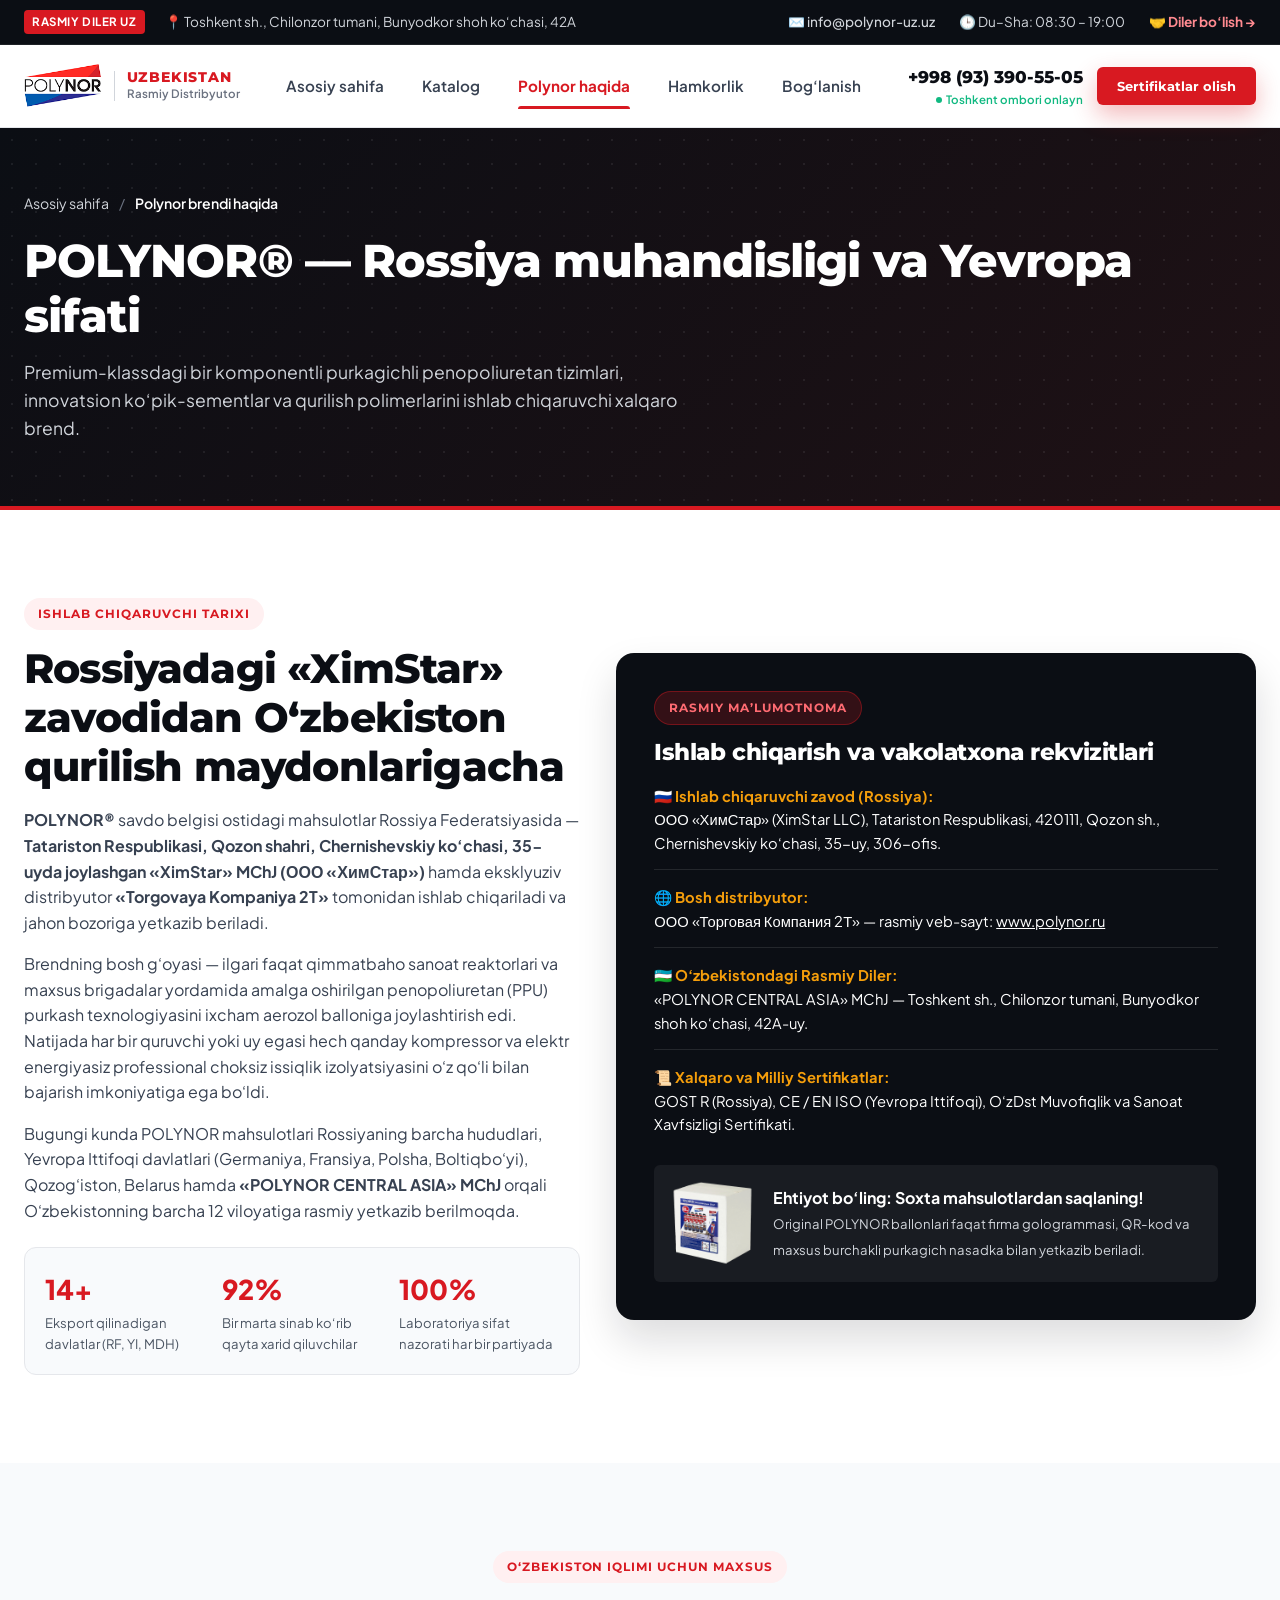
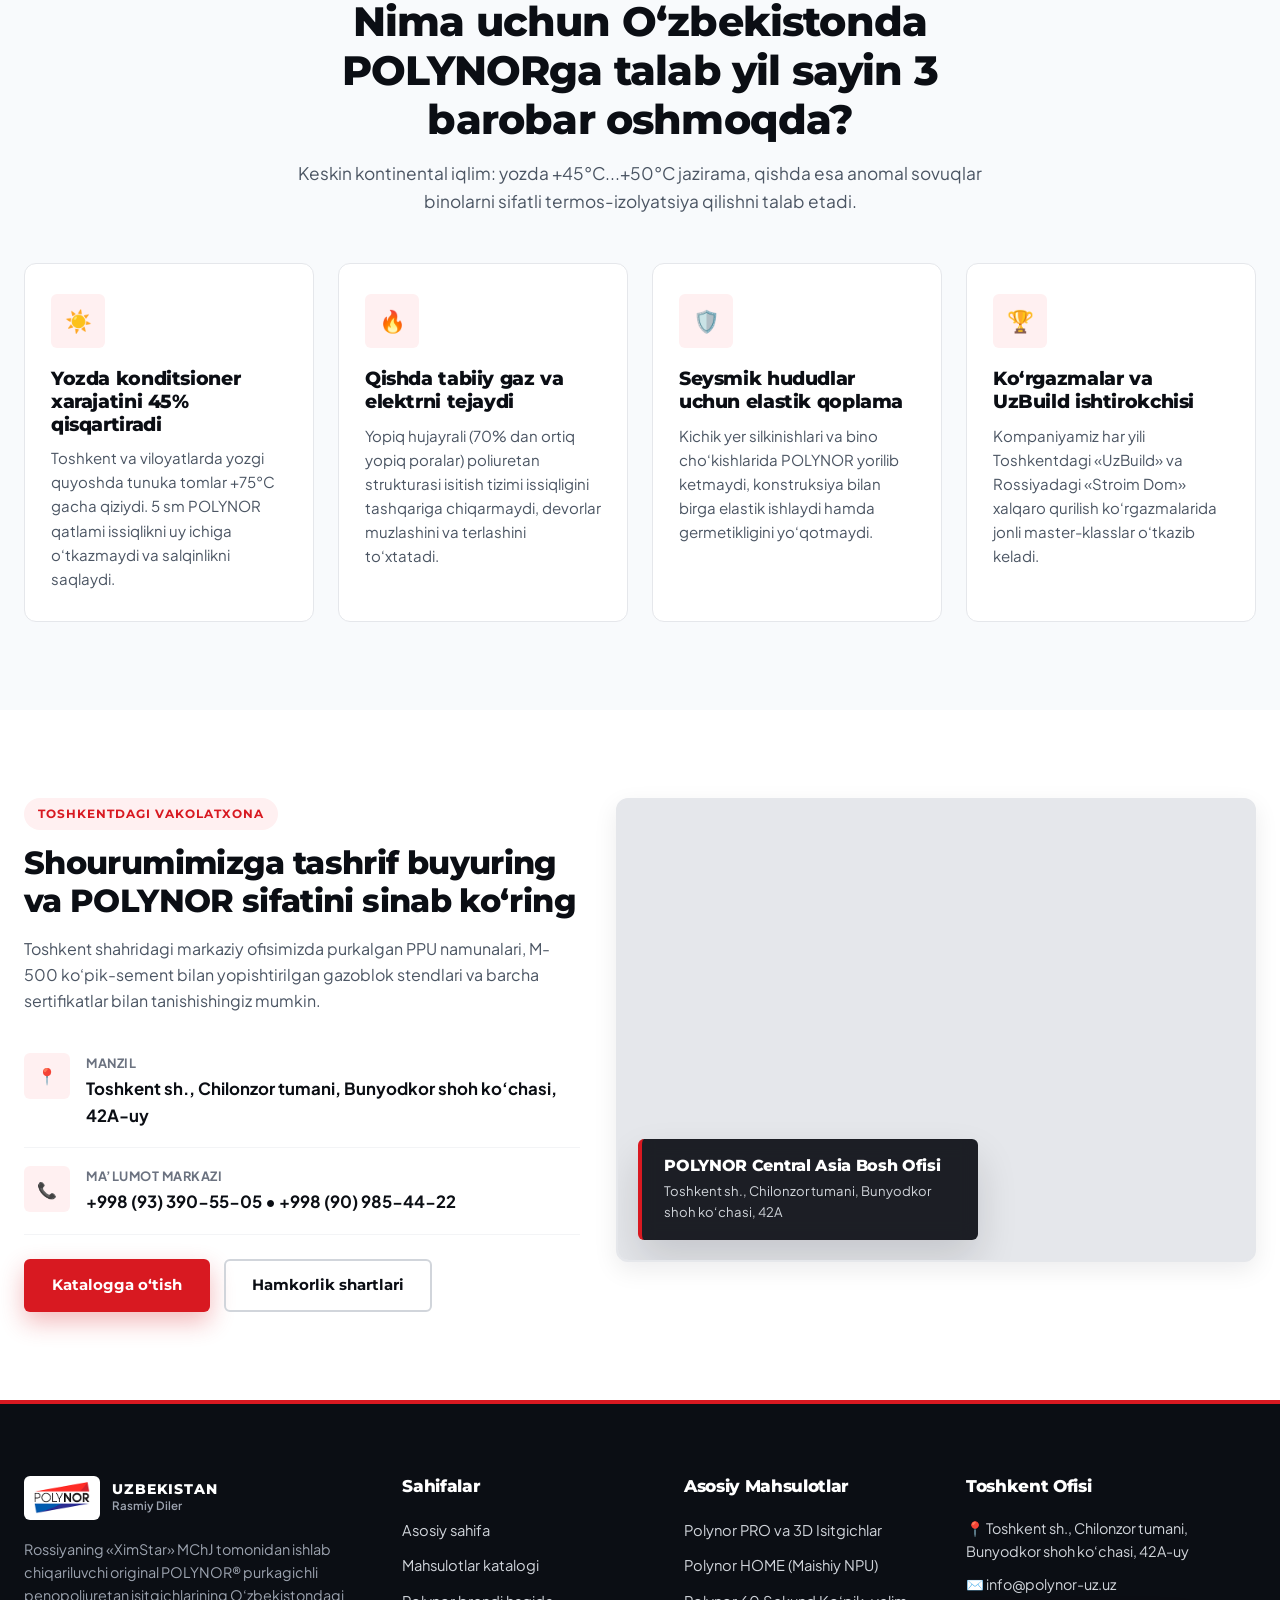
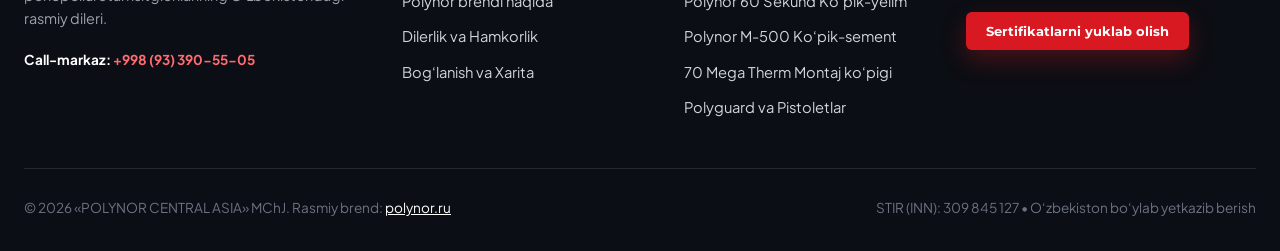
==== commit 17b7a0af: "Update general phone number and Telegram contact" ====
--- a/about.html
+++ b/about.html
@@ -80,7 +80,7 @@
 
       <div class="header__actions">
         <div class="header__phone">
-          <a href="tel:+998712058899" class="header__phone-num">+998 (71) 205-88-99</a>
+          <a href="tel:+998933905505" class="header__phone-num">+998 (93) 390-55-05</a>
           <span class="header__phone-label">Toshkent ombori onlayn</span>
         </div>
         <button type="button" class="btn btn--primary btn--sm js-order-btn" data-product="Kompaniya sertifikatlari va taqdimoti so'rovi">
@@ -235,7 +235,7 @@
               <div class="contact-item__icon">📞</div>
               <div>
                 <div class="contact-item__label">Ma’lumot markazi</div>
-                <div class="contact-item__val"><a href="tel:+998712058899">+998 (71) 205-88-99</a> &bull; <a href="tel:+998909854422">+998 (90) 985-44-22</a></div>
+                <div class="contact-item__val"><a href="tel:+998933905505">+998 (93) 390-55-05</a> &bull; <a href="tel:+998909854422">+998 (90) 985-44-22</a></div>
               </div>
             </div>
             <div style="margin-top: 24px; display: flex; gap: 14px; flex-wrap: wrap;">
@@ -278,7 +278,7 @@
             Rossiyaning «XimStar» MChJ tomonidan ishlab chiqariluvchi original POLYNOR® purkagichli penopoliuretan isitgichlarining O‘zbekistondagi rasmiy dileri.
           </p>
           <div style="font-size: 0.85rem; color: #fff; font-weight: 700;">
-            Call-markaz: <a href="tel:+998712058899" style="color: #FF6B72;">+998 (71) 205-88-99</a>
+            Call-markaz: <a href="tel:+998933905505" style="color: #FF6B72;">+998 (93) 390-55-05</a>
           </div>
         </div>
 
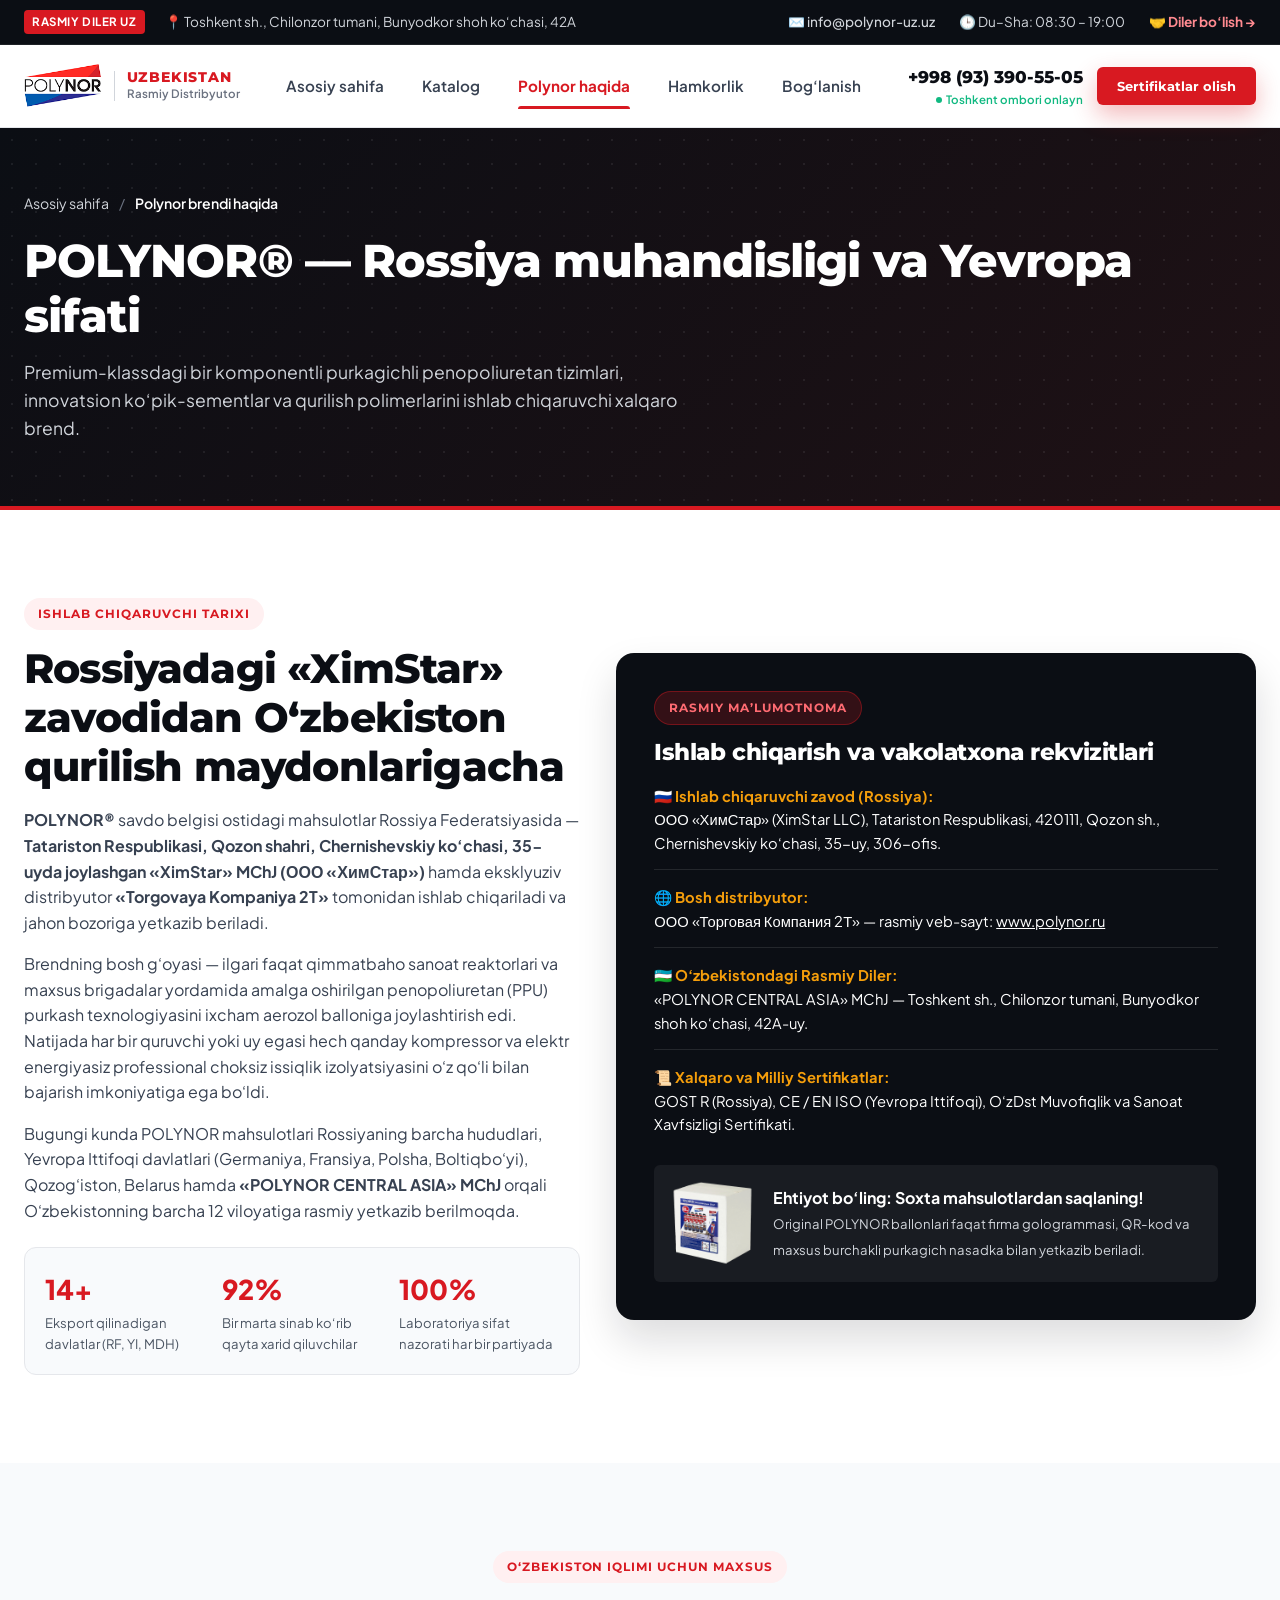
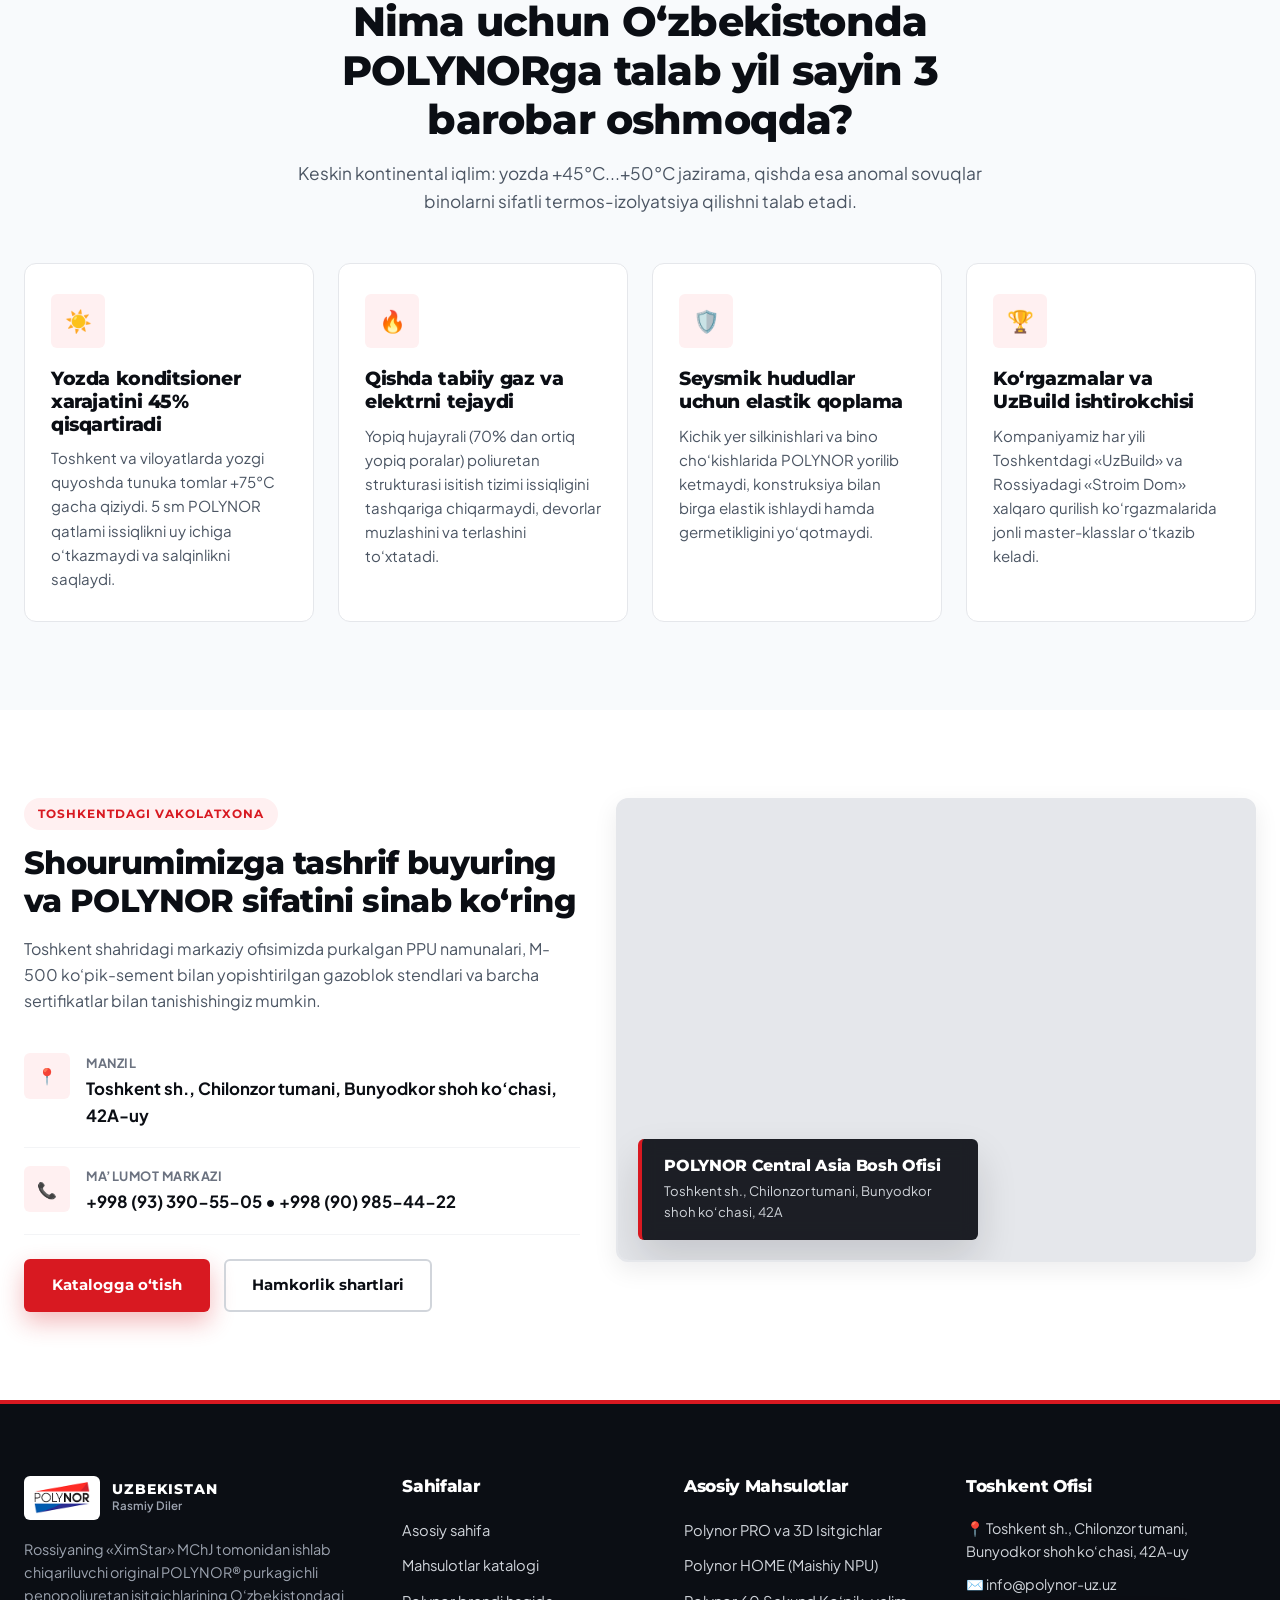
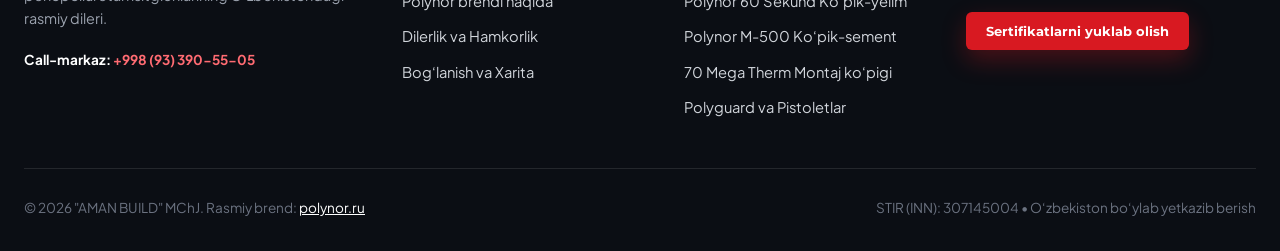
==== commit 5110d193: "Update company name and INN in footer" ====
--- a/about.html
+++ b/about.html
@@ -320,8 +320,8 @@
       </div>
 
       <div class="footer__bottom">
-        <div>&copy; 2026 «POLYNOR CENTRAL ASIA» MChJ. Rasmiy brend: <a href="https://www.polynor.ru/ru" target="_blank" rel="noopener" style="color: #fff; text-decoration: underline;">polynor.ru</a></div>
-        <div>STIR (INN): 309 845 127 • O‘zbekiston bo‘ylab yetkazib berish</div>
+        <div>&copy; 2026 "AMAN BUILD" MChJ. Rasmiy brend: <a href="https://www.polynor.ru/ru" target="_blank" rel="noopener" style="color: #fff; text-decoration: underline;">polynor.ru</a></div>
+        <div>STIR (INN): 307145004 • O‘zbekiston bo‘ylab yetkazib berish</div>
       </div>
     </div>
   </footer>
